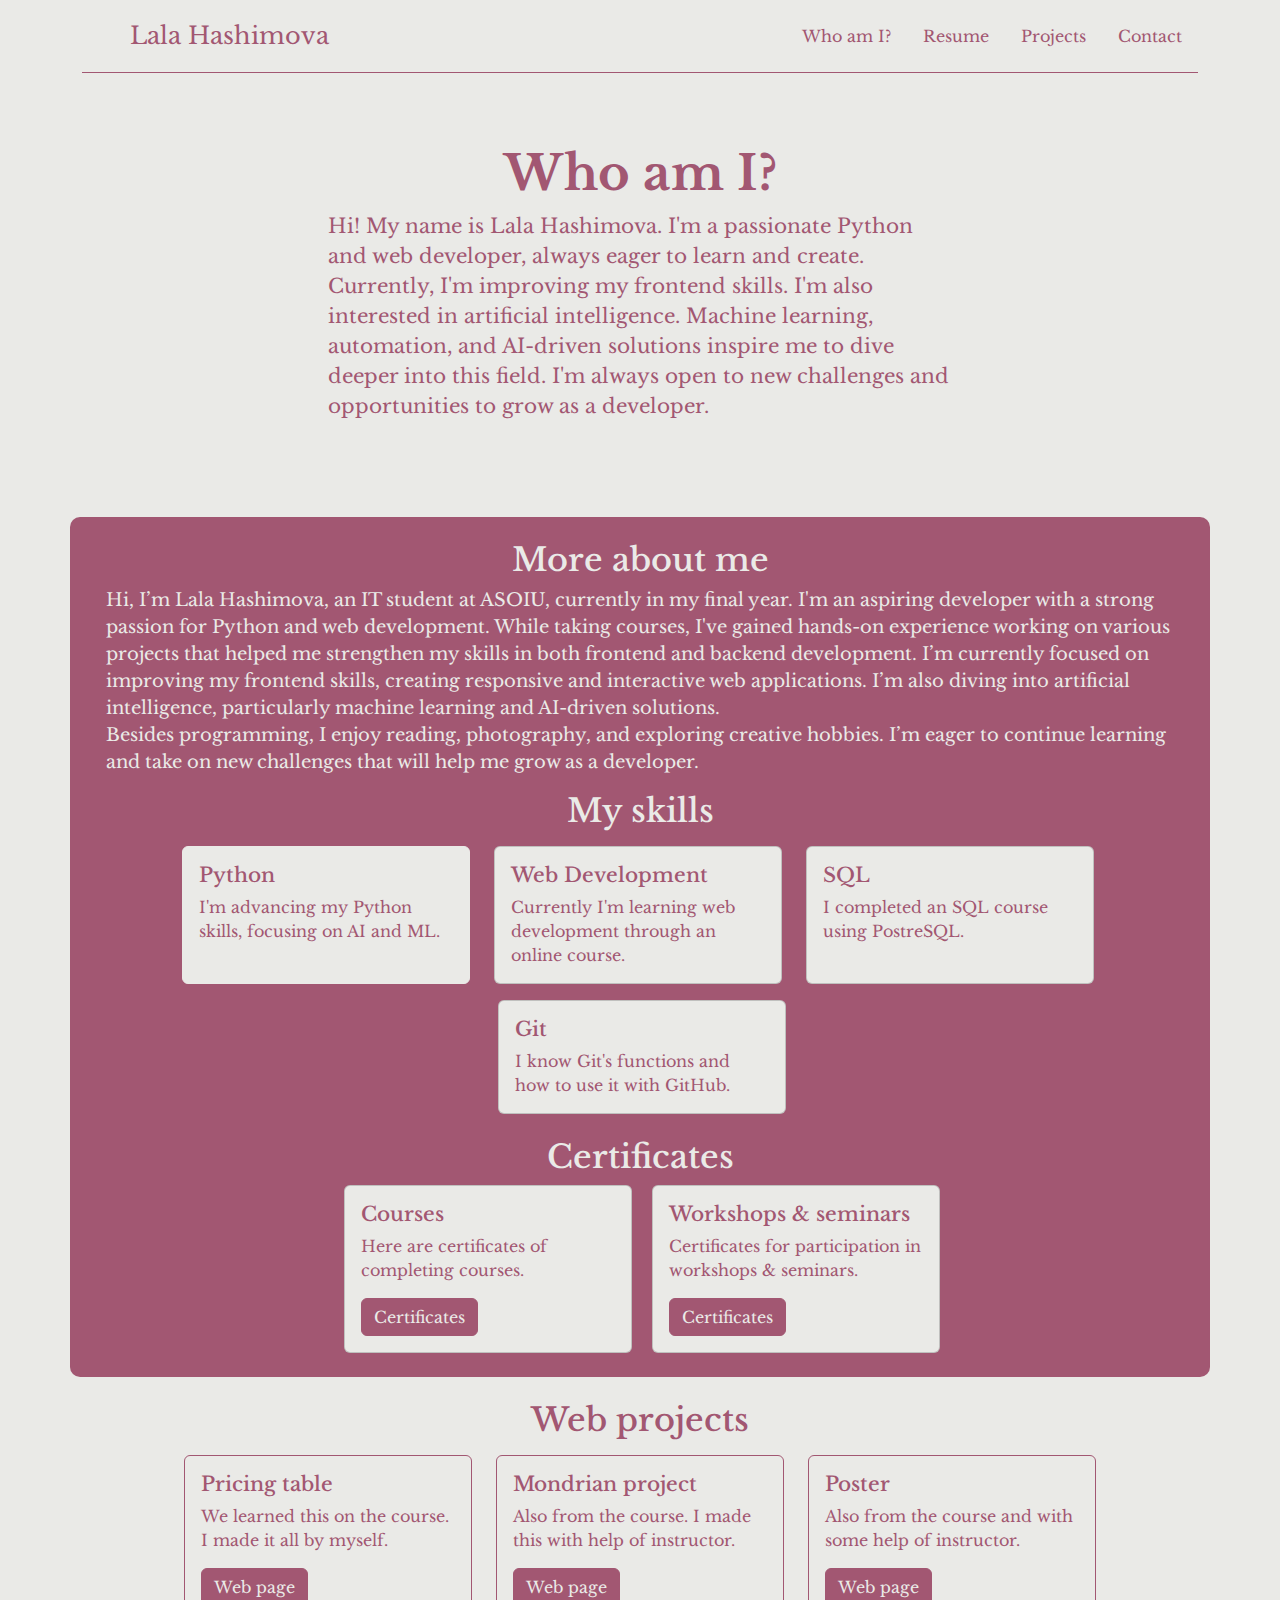
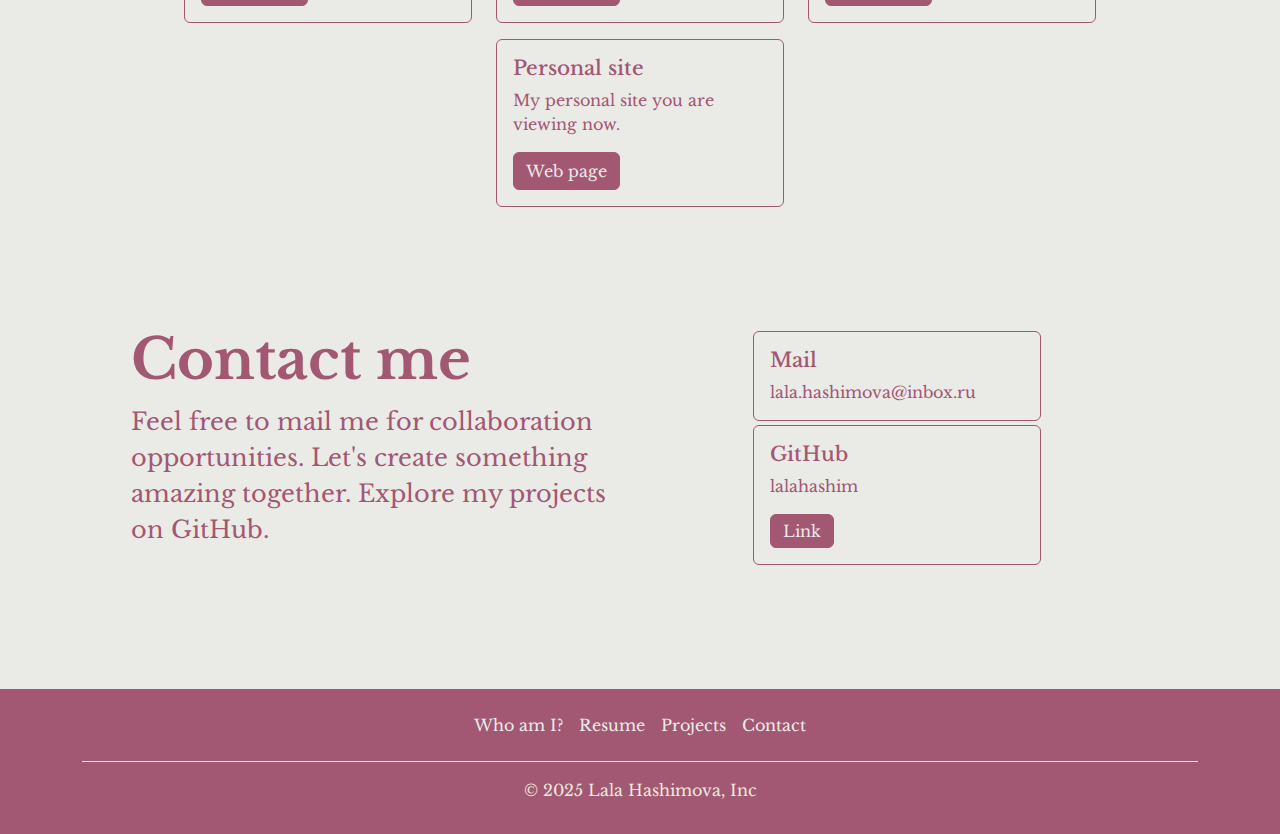
==== personal site/index.html @ 1772333d "add course.html and workshop.html" ====
<!DOCTYPE html>
<html lang="en">
<head>
    <meta charset="UTF-8">
    <meta name="viewport" content="width=device-width, initial-scale=1.0">
    <title>Lala Hashimova</title>
    <link href="https://cdn.jsdelivr.net/npm/bootstrap@5.3.3/dist/css/bootstrap.min.css" rel="stylesheet" integrity="sha384-QWTKZyjpPEjISv5WaRU9OFeRpok6YctnYmDr5pNlyT2bRjXh0JMhjY6hW+ALEwIH" crossorigin="anonymous">
    <link rel="stylesheet" href="style.css">
    <link rel="preconnect" href="https://fonts.googleapis.com">
    <link rel="preconnect" href="https://fonts.gstatic.com" crossorigin>
    <link href="https://fonts.googleapis.com/css2?family=Libre+Baskerville:ital,wght@0,400;0,700;1,400&family=Madimi+One&family=Merriweather:ital,opsz,wght@0,18..144,300..900;1,18..144,300..900&family=Outfit:wght@100..900&family=Playfair+Display:ital,wght@0,400..900;1,400..900&family=Playwrite+IT+Moderna:wght@100..400&family=Roboto+Mono:ital,wght@0,100..700;1,100..700&display=swap" rel="stylesheet">
</head>
<body>
    <section id="header">
        <div class="container">
            <header class="d-flex flex-wrap justify-content-center py-3 mb-4 border-bottom header-border">
              <a class="d-flex align-items-center mb-3 mb-md-0 me-md-auto link-body-emphasis text-decoration-none">
                <svg class="bi me-2" width="40" height="32"></svg>
                <span class="fs-4">Lala Hashimova</span>
              </a>
        
              <ul class="nav nav-pills">
                <li class="nav-item"><a href="#home" class="nav-link" aria-current="page">Who am I?</a></li>
                <li class="nav-item"><a href="#resume" class="nav-link">Resume</a></li>
                <li class="nav-item"><a href="#projects" class="nav-link">Projects</a></li>
                <li class="nav-item"><a href="#contact" class="nav-link">Contact</a></li>
              </ul>
            </header>
          </div>
    </section>

    <section id="home" class="mx-3">
        <div class="py-5 my-4">
          <h1 class="display-5 fw-bold text-center" style="color: #A25772;">Who am I?</h1>
          <div class="col-lg-6 mx-auto">
            <p class="lead mb-4">
              Hi! My name is Lala Hashimova. I'm a passionate Python and web developer, always eager to learn and create. 
              Currently, I'm improving my frontend skills. I'm also interested in artificial intelligence. Machine learning, 
              automation, and AI-driven solutions inspire me to dive deeper into this field. I'm always open to new challenges 
              and opportunities to grow as a developer. 
            </p>
          </div>
        </div>
    </section>

    <section id="resume" class="container" class="mx-3">
        <div class="details px-4 pt-4">
            <h2 class="text-center">More about me</h2>
            <p class="aboutme">Hi, I’m Lala Hashimova, an IT student at ASOIU, currently in my final year. I'm an aspiring developer with a strong 
                passion for Python and web development. While taking courses, I've gained hands-on experience working on various projects 
                that helped me strengthen my skills in both frontend and backend development. I’m currently focused on improving my 
                frontend skills, creating responsive and interactive web applications. I’m also diving into artificial intelligence, 
                particularly machine learning and AI-driven solutions. <br>
                Besides programming, I enjoy reading, photography, and exploring creative hobbies. I’m eager to continue learning 
                and take on new challenges that will help me grow as a developer.</p>
        </div>
        <div class="skills px-4 pb-4">    
            <h2 class="text-center">My skills</h2>
            <div class="cards container pt-2">
                <div class="card me-1" style="width: 18rem; border-color: #EAEAE7;">
                    <div class="card-body">
                      <h5 class="card-title">Python</h5>
                      <p class="card-text">I'm advancing my Python skills, focusing on AI and ML.</p>
                    </div>
                </div>
                <div class="card mx-1" style="width: 18rem;">
                    <div class="card-body">
                      <h5 class="card-title">Web Development</h5>
                      <p class="card-text">Currently I'm learning web development through an online course.</p>
                    </div>
                </div>
                <div class="card mx-1" style="width: 18rem;">
                    <div class="card-body">
                      <h5 class="card-title">SQL</h5>
                      <p class="card-text">I completed an SQL course using PostreSQL.</p>
                    </div>
                </div>
                <div class="card ms-1" style="width: 18rem;">
                    <div class="card-body">
                      <h5 class="card-title">Git</h5>
                      <p class="card-text">I know Git's functions and how to use it with GitHub.</p>
                    </div>
                </div>
            </div>
        </div>

        <div class="certificates px-4 pb-4">
          <h2 class="text-center">Certificates</h2>
          <div class="cards container">
            <div class="card ms-1" style="width: 18rem;">
              <div class="card-body">
                <h5 class="card-title">Courses</h5>
                <p class="card-text">Here are certificates of completing courses.</p>
                <a href="course.html" class="btn btn-primary">Certificates</a>
              </div>
            </div>
            <div class="card ms-1" style="width: 18rem;">
              <div class="card-body">
                <h5 class="card-title">Workshops & seminars</h5>
                <p class="card-text">Certificates for participation in workshops & seminars.</p>
                <a href="workshop.html" class="btn btn-primary">Certificates</a>
              </div>
            </div>
          </div>
        </div>
    </section>

    <section id="projects" class="container my-4">
        <h2 class="text-center">Web projects</h2>
        <div class="web-projects mt-3">
            <div class="card mx-1" style="width: 18rem; border-color: #A25772;">
                <div class="card-body">
                  <h5 class="card-title">Pricing table</h5>
                  <p class="card-text">We learned this on the course. I made it all by myself.</p>
                  <a href="https://lalahashim.github.io/pricing-table/" class="btn btn-primary">Web page</a>
                </div>
            </div>
            <div class="card mx-1" style="width: 18rem; border-color: #A25772;">
                <div class="card-body">
                  <h5 class="card-title">Mondrian project</h5>
                  <p class="card-text">Also from the course. I made this with help of instructor.</p>
                  <a href="https://lalahashim.github.io/mondrian-project/" class="btn btn-primary">Web page</a>
                </div>
            </div>
            <div class="card mx-1" style="width: 18rem; border-color: #A25772;">
                <div class="card-body">
                  <h5 class="card-title">Poster</h5>
                  <p class="card-text">Also from the course and with some help of instructor.</p>
                  <a href="https://lalahashim.github.io/poster/" class="btn btn-primary">Web page</a>
                </div>
            </div>
            <div class="card mx-1" style="width: 18rem; border-color: #A25772;">
              <div class="card-body">
                <h5 class="card-title">Personal site</h5>
                <p class="card-text">My personal site you are viewing now.</p>
                <a href="#" class="btn btn-primary">Web page</a>
              </div>
            </div>
        </div>
    </section>

    <section id="contact">
        <div class="container col-xl-10 col-xxl-8 px-4 py-5">
            <div class="row align-items-center g-lg-5 py-5">
              <div class="col-lg-7 text-center text-lg-start">
                <h2 class="display-4 fw-bold lh-1 mb-3" style="color: #A25772;">Contact me</h2>
                <p class="col-lg-10 fs-4">
                    Feel free to mail me for collaboration opportunities. Let's create something amazing together. Explore 
                    my projects on GitHub.
                </p>
              </div>
              <div class="col-md-10 mx-auto col-lg-5">
                <div class="card my-1" style="width: 18rem; border-color: #A25772;">
                    <div class="card-body">
                      <h5 class="card-title">Mail</h5>
                      <p class="card-text">lala.hashimova@inbox.ru</p>
                    </div>
                </div>
                <div class="card my-1" style="width: 18rem; border-color: #A25772;">
                    <div class="card-body">
                      <h5 class="card-title">GitHub</h5>
                      <p class="card-text">lalahashim</p>
                      <a class="btn btn-primary py-1" href="https://github.com/lalahashim" role="button">Link</a>
                    </div>
                </div>
              </div>
            </div>
          </div>
    </section>

    <section id="footer">
        <div class="container">
            <footer class="py-3 mt-4">
              <ul class="nav justify-content-center border-bottom footer-border pb-3 mb-3">
                <li class="nav-item"><a href="#home" class="nav-link f-nav px-2 text-body-secondary">Who am I?</a></li>
                <li class="nav-item"><a href="#resume" class="nav-link f-nav px-2 text-body-secondary">Resume</a></li>
                <li class="nav-item"><a href="#projects" class="nav-link f-nav px-2 text-body-secondary">Projects</a></li>
                <li class="nav-item"><a href="#contact" class="nav-link f-nav px-2 text-body-secondary">Contact</a></li>
              </ul>
              <p class="text-center text-body-secondary footer-p">© 2025 Lala Hashimova, Inc</p>
            </footer>
          </div>
    </section>

    <script src="https://cdn.jsdelivr.net/npm/bootstrap@5.3.3/dist/js/bootstrap.bundle.min.js" integrity="sha384-YvpcrYf0tY3lHB60NNkmXc5s9fDVZLESaAA55NDzOxhy9GkcIdslK1eN7N6jIeHz" crossorigin="anonymous"></script>
</body>
</html>
---- personal site/style.css ----
body{
    background-color: #EAEAE7;
    color: #A25772;
    font-family: "Libre Baskerville";
}

.aboutme {
    font-size: 18px;
}

img {
    height: 300px;
    width: 400px;
    padding-top: 2px;
    padding-bottom: 2px;
}

.btn {
    display: inline-block;
    background-color: #A25772;
    color: #EAEAE7;
    text-decoration: none;
    cursor: pointer;
    transition: background-color 0.1s ease;
}

.btn:hover {
    background-color: #EAEAE7;
    color: #A25772;
    border-color: #A25772;
}

a.btn:active,
a.btn:focus,
button:active,
button:focus {
    background-color: #EAEAE7 !important;
    color: #A25772 !important;
    border-color: #A25772 !important;
    outline: none !important;
}

.header-border {
    border-color: #A25772 !important
}

.footer-border {
    border-color: #EAEAE7 !important
}

.nav-link{
    color: #A25772 !important;
}

.fs-4{
    color: #A25772;
}

#footer {
    background-color: #A25772;
}

.f-nav{
    color: #EAEAE7 !important;
}

.footer-p {
    color: #EDE8DC !important;
}

.btn-primary {
    background-color: #A25772;
    border-color: #A25772;
    color: #EAEAE7;
}

.card{
    background-color: #EAEAE7;
    color: #A25772;
}

#resume .container{
    display: flex;
    flex-wrap: wrap;
    justify-content: center;
    gap: 16px;
}

#resume{
    background-color: #A25772;
    color: #EAEAE7;
    border-radius: 10px;
}

.web-projects {
    display: flex;
    flex-wrap: wrap;
    justify-content: center;
    gap: 16px;
}

.card {
    width: calc(100% - 32px);
    max-width: 18rem;
}

@media (min-width: 576px){
    .card {
        width: calc(50% - 32px);
    }
}

@media (min-width: 992px) {
    .card {
        width: calc(25% - 32px);
    }
}

html {
    scroll-behavior: smooth;
}

p {
    text-align: left;
}
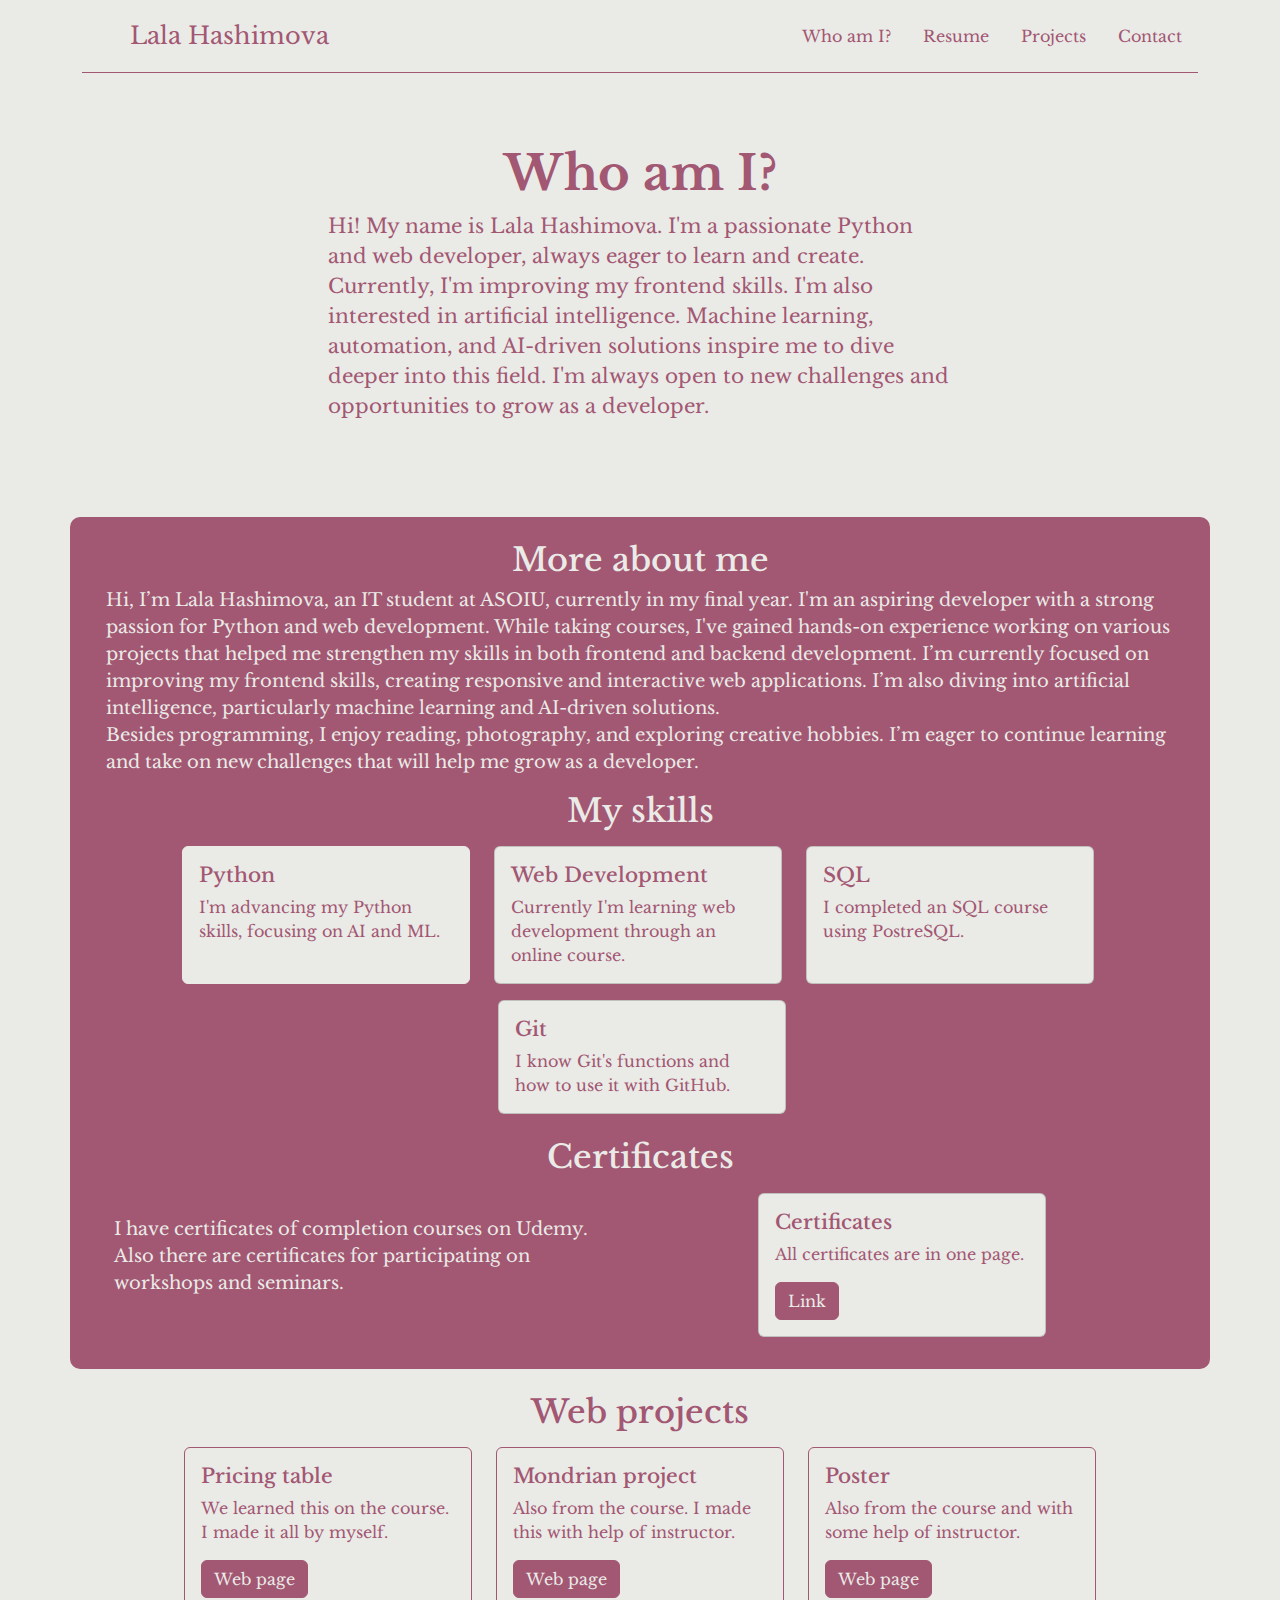
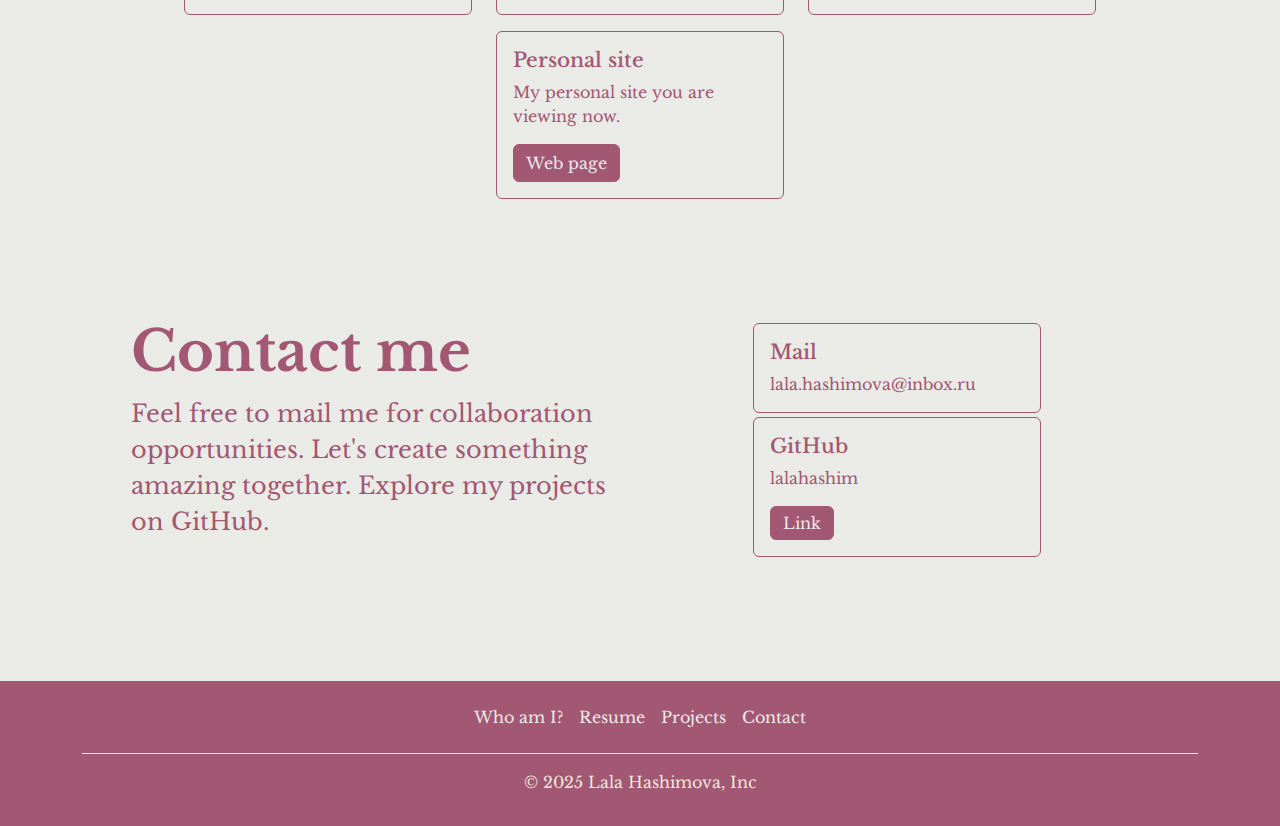
==== commit ecc31135: "updated index.html and added new page certificates" ====
--- a/personal site/index.html
+++ b/personal site/index.html
@@ -86,19 +86,17 @@
 
         <div class="certificates px-4 pb-4">
           <h2 class="text-center">Certificates</h2>
-          <div class="cards container">
-            <div class="card ms-1" style="width: 18rem;">
-              <div class="card-body">
-                <h5 class="card-title">Courses</h5>
-                <p class="card-text">Here are certificates of completing courses.</p>
-                <a href="course.html" class="btn btn-primary">Certificates</a>
-              </div>
-            </div>
-            <div class="card ms-1" style="width: 18rem;">
-              <div class="card-body">
-                <h5 class="card-title">Workshops & seminars</h5>
-                <p class="card-text">Certificates for participation in workshops & seminars.</p>
-                <a href="workshop.html" class="btn btn-primary">Certificates</a>
+          <div class="cert-content py-2 px-2">
+            <p class="certificate-text">
+              I have certificates of completion courses on Udemy. Also there are certificates for participating 
+              on workshops and seminars.</p>
+            <div class="cards container cert-card">
+              <div class="card" style="width: 18rem;">
+                <div class="card-body">
+                  <h5 class="card-title">Certificates</h5>
+                  <p class="card-text">All certificates are in one page.</p>
+                  <a href="certificates.html" class="btn btn-primary">Link</a>
+                </div>
               </div>
             </div>
           </div>
--- a/personal site/style.css
+++ b/personal site/style.css
@@ -8,12 +8,45 @@
     font-size: 18px;
 }
 
-img {
-    height: 300px;
-    width: 400px;
-    padding-top: 2px;
-    padding-bottom: 2px;
+#certificates .container {
+    display: flex;
+    flex-wrap: wrap;
+    justify-content: center;
+    gap: 20px;
 }
+
+#certificates .container img {
+    max-width: 300px;
+    height: auto;
+    border-radius: 10px;
+    box-shadow: 0 4px 8px rgba(0, 0, 0, 0.1); /* Легкая тень для аккуратности */
+}
+
+.cert-content {
+    display: flex;
+    justify-content: space-between;
+    align-items: center;
+    gap: 20px;
+}
+.certificate-text {
+    flex: 1;
+    text-align: left;
+    font-size: 18px;
+}
+.cert-card{
+    flex: 1;
+}
+
+@media (max-width: 768px) {
+    .cert-content {
+        flex-direction: column;
+    }
+
+    .cert-card {
+        max-width: 100%;
+    }
+}
+
 
 .btn {
     display: inline-block;
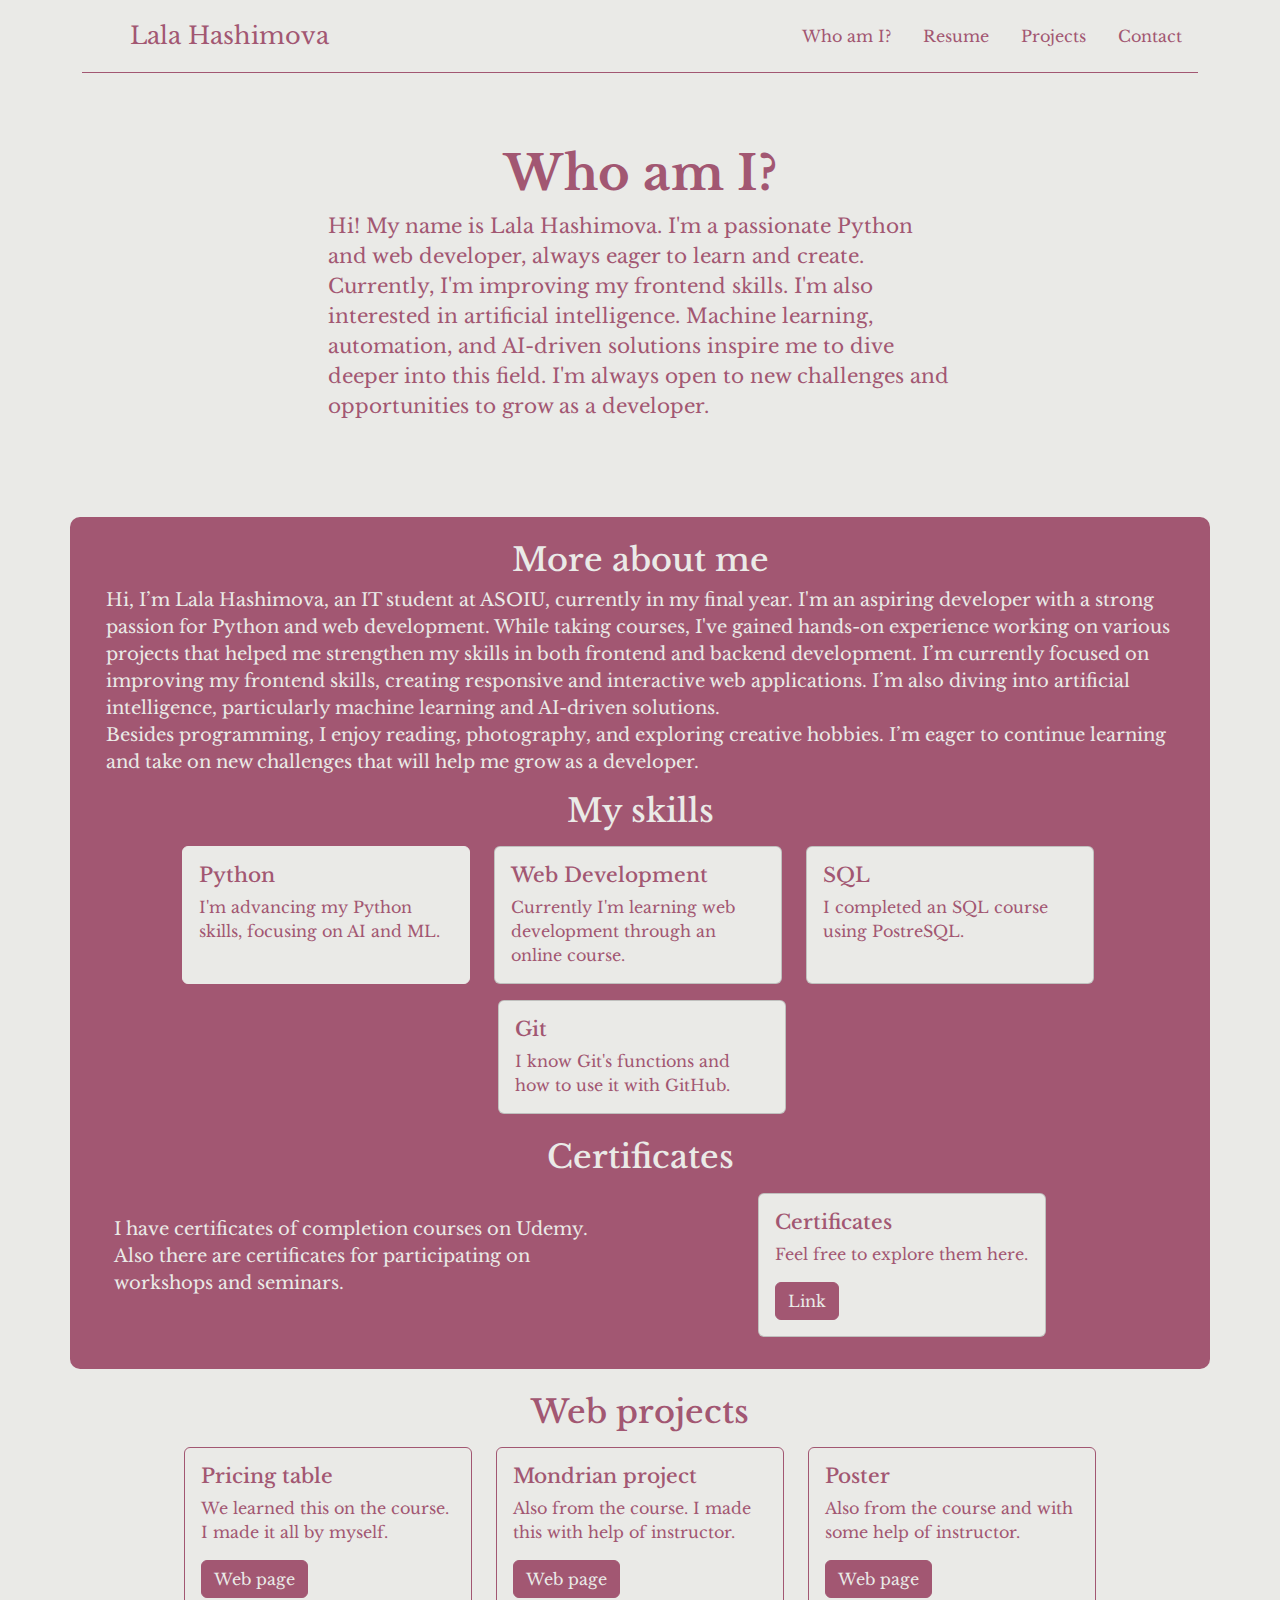
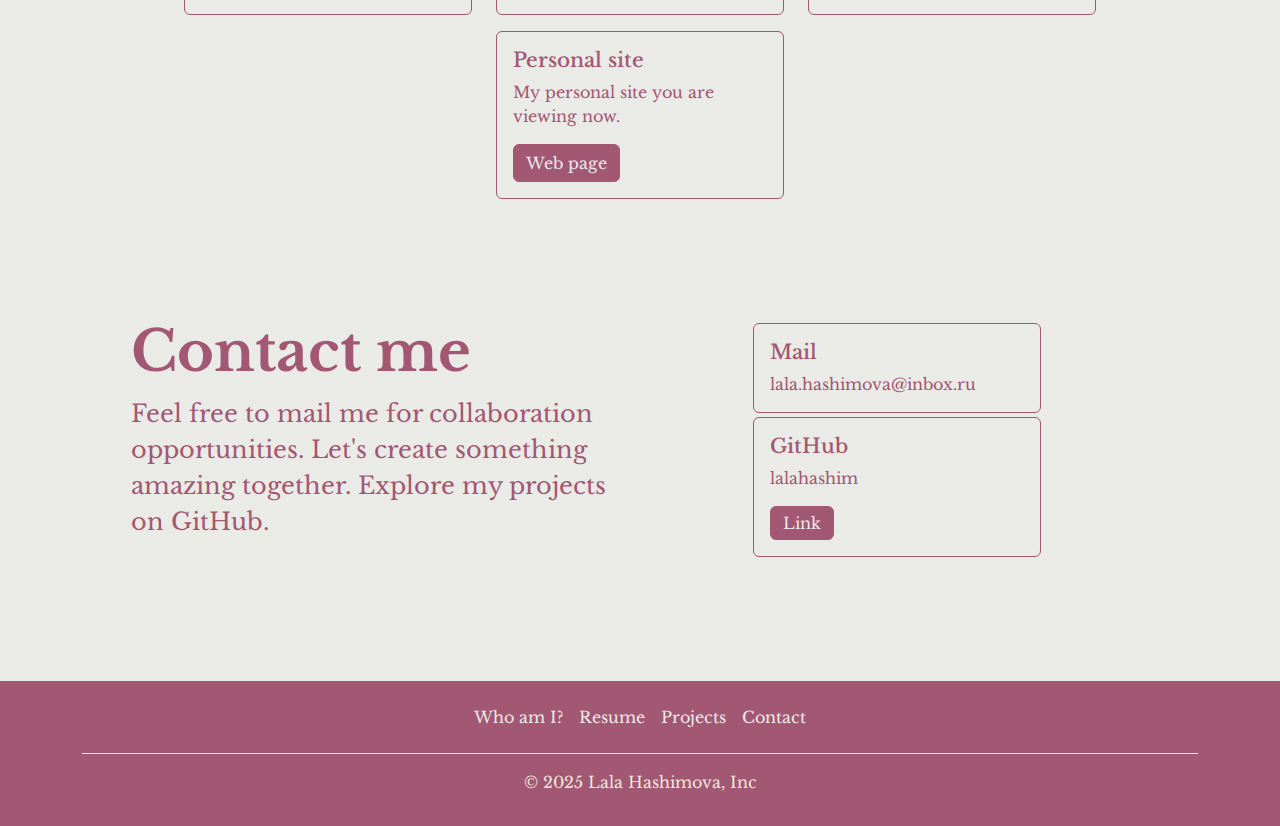
==== commit a4f96dcd: "updated index.html and certificates page" ====
--- a/personal site/index.html
+++ b/personal site/index.html
@@ -84,7 +84,7 @@
             </div>
         </div>
 
-        <div class="certificates px-4 pb-4">
+        <div id="certificate" class="certificates px-4 pb-4">
           <h2 class="text-center">Certificates</h2>
           <div class="cert-content py-2 px-2">
             <p class="certificate-text">
@@ -94,7 +94,7 @@
               <div class="card" style="width: 18rem;">
                 <div class="card-body">
                   <h5 class="card-title">Certificates</h5>
-                  <p class="card-text">All certificates are in one page.</p>
+                  <p class="card-text">Feel free to explore them here.</p>
                   <a href="certificates.html" class="btn btn-primary">Link</a>
                 </div>
               </div>
--- a/personal site/style.css
+++ b/personal site/style.css
@@ -47,7 +47,9 @@
     }
 }
 
-
+.certificate-heading{
+    text-align: center;
+}
 .btn {
     display: inline-block;
     background-color: #A25772;
